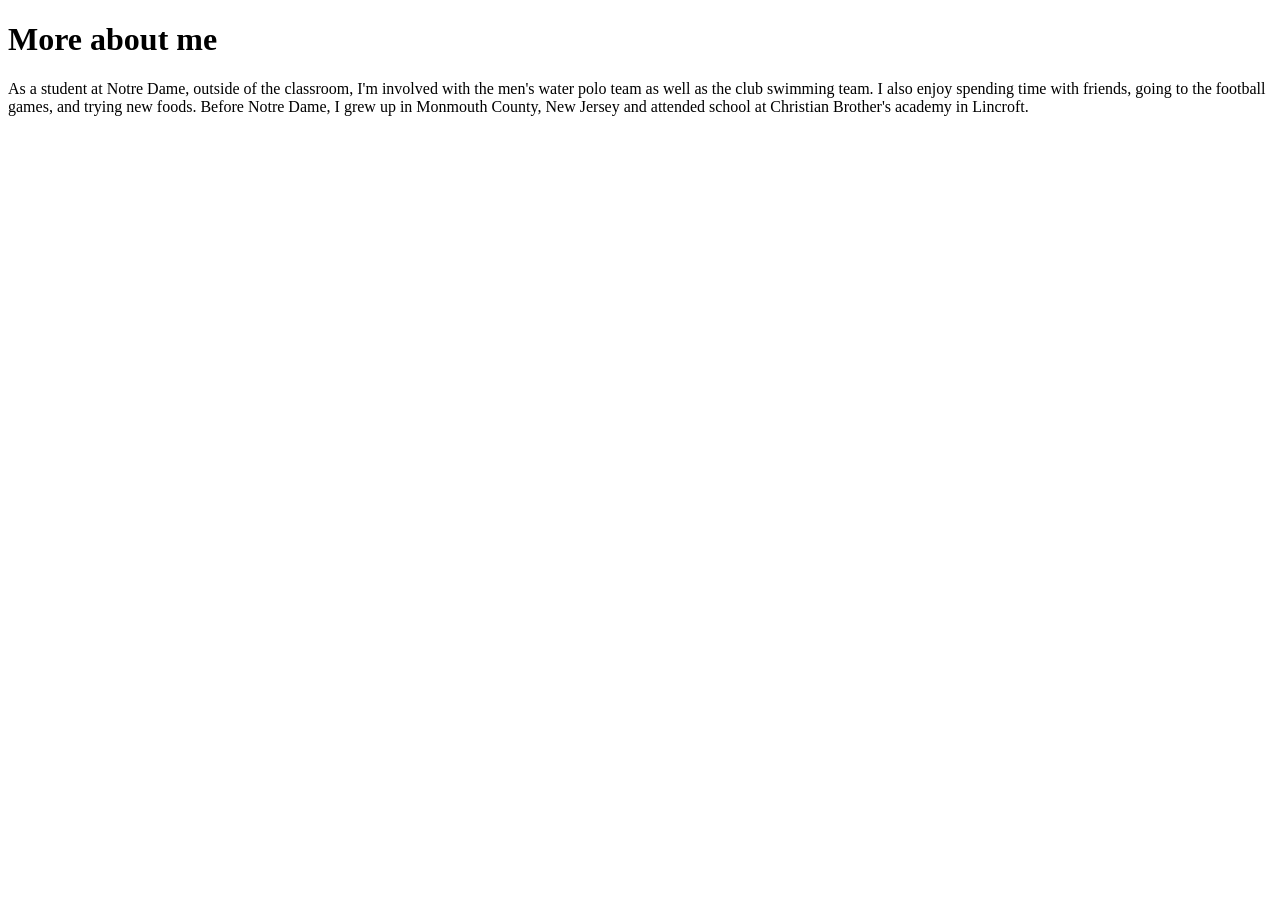
==== more-about-me/index.html @ 0f2f98f5 "adding more pages" ====
<!DOCTYPE html>
<html lang="en">
  <head>
    <meta charset="UTF-8" />
    <meta name="viewport" content="width=device-width, initial-scale=1.0" />
    <meta http-equiv="X-UA-Compatible" content="ie=edge" />
    <title><h1>More About me</h1></title>
    <link rel="stylesheet" href="styles.css" />
  </head>
  <body>
    <h1>More about me</h1>
    <p>
      As a student at Notre Dame, outside of the classroom, I'm involved with
      the men's water polo team as well as the club swimming team. I also enjoy
      spending time with friends, going to the football games, and trying new
      foods. Before Notre Dame, I grew up in Monmouth County, New Jersey and
      attended school at Christian Brother's academy in Lincroft.
    </p>
  </body>
</html>
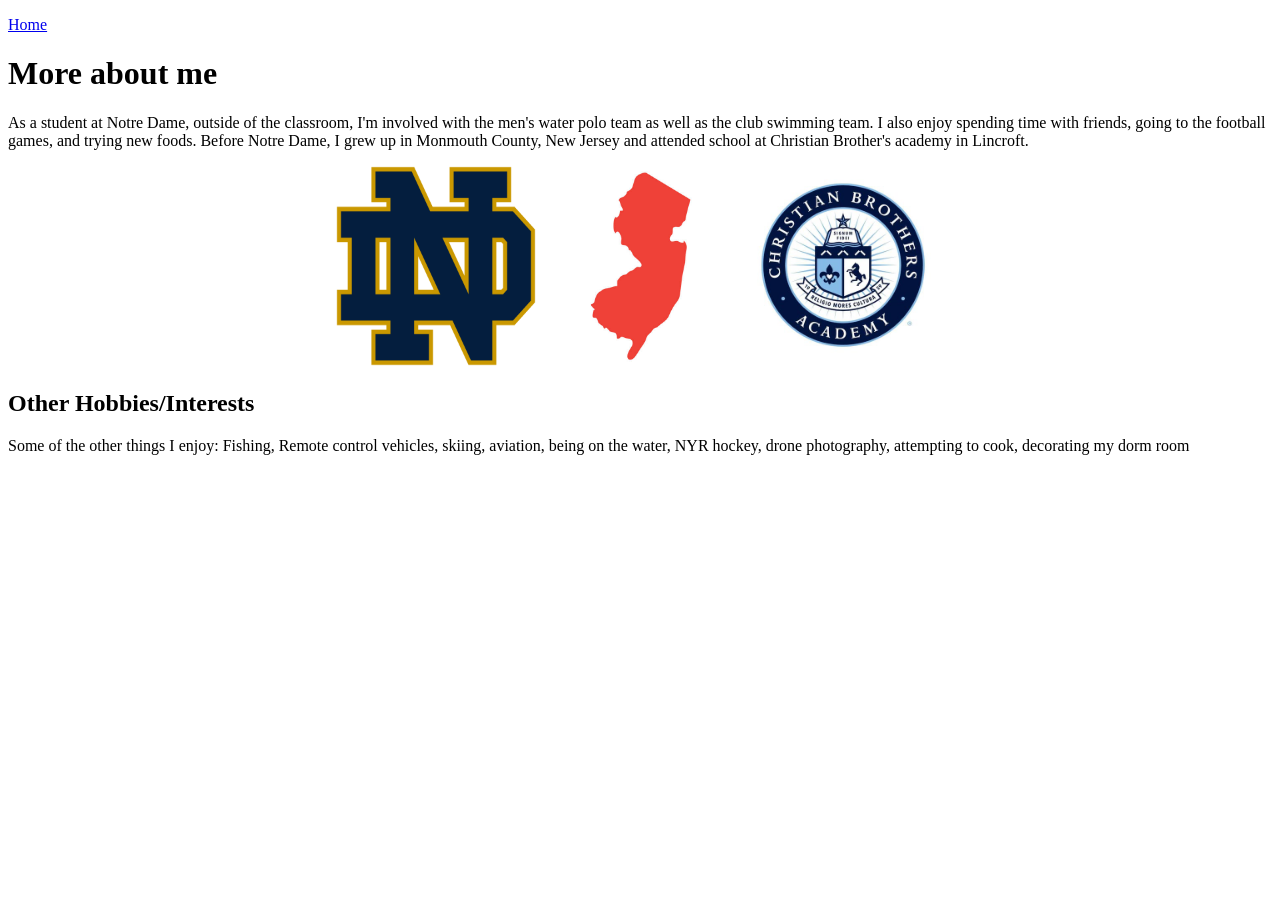
==== commit 821135af: "Update more about me" ====
--- a/more-about-me/index.html
+++ b/more-about-me/index.html
@@ -8,6 +8,7 @@
     <link rel="stylesheet" href="styles.css" />
   </head>
   <body>
+    <p><a href="../index.html">Home</a></p>
     <h1>More about me</h1>
     <p>
       As a student at Notre Dame, outside of the classroom, I'm involved with
@@ -16,5 +17,16 @@
       foods. Before Notre Dame, I grew up in Monmouth County, New Jersey and
       attended school at Christian Brother's academy in Lincroft.
     </p>
+    <center>
+      <img src="/images/ND_logo.png" alt="ND logo" width="200" height="200" />
+      <img src="/images/nj.jpg" alt="ND logo" width="200" height="200" />
+      <img src="/images/CBA_logo.jpg" alt="ND logo" width="200" height="200" />
+    </center>
+    <h2>Other Hobbies/Interests</h2>
+    <p>
+      Some of the other things I enjoy: Fishing, Remote control vehicles,
+      skiing, aviation, being on the water, NYR hockey, drone photography,
+      attempting to cook, decorating my dorm room
+    </p>
   </body>
 </html>
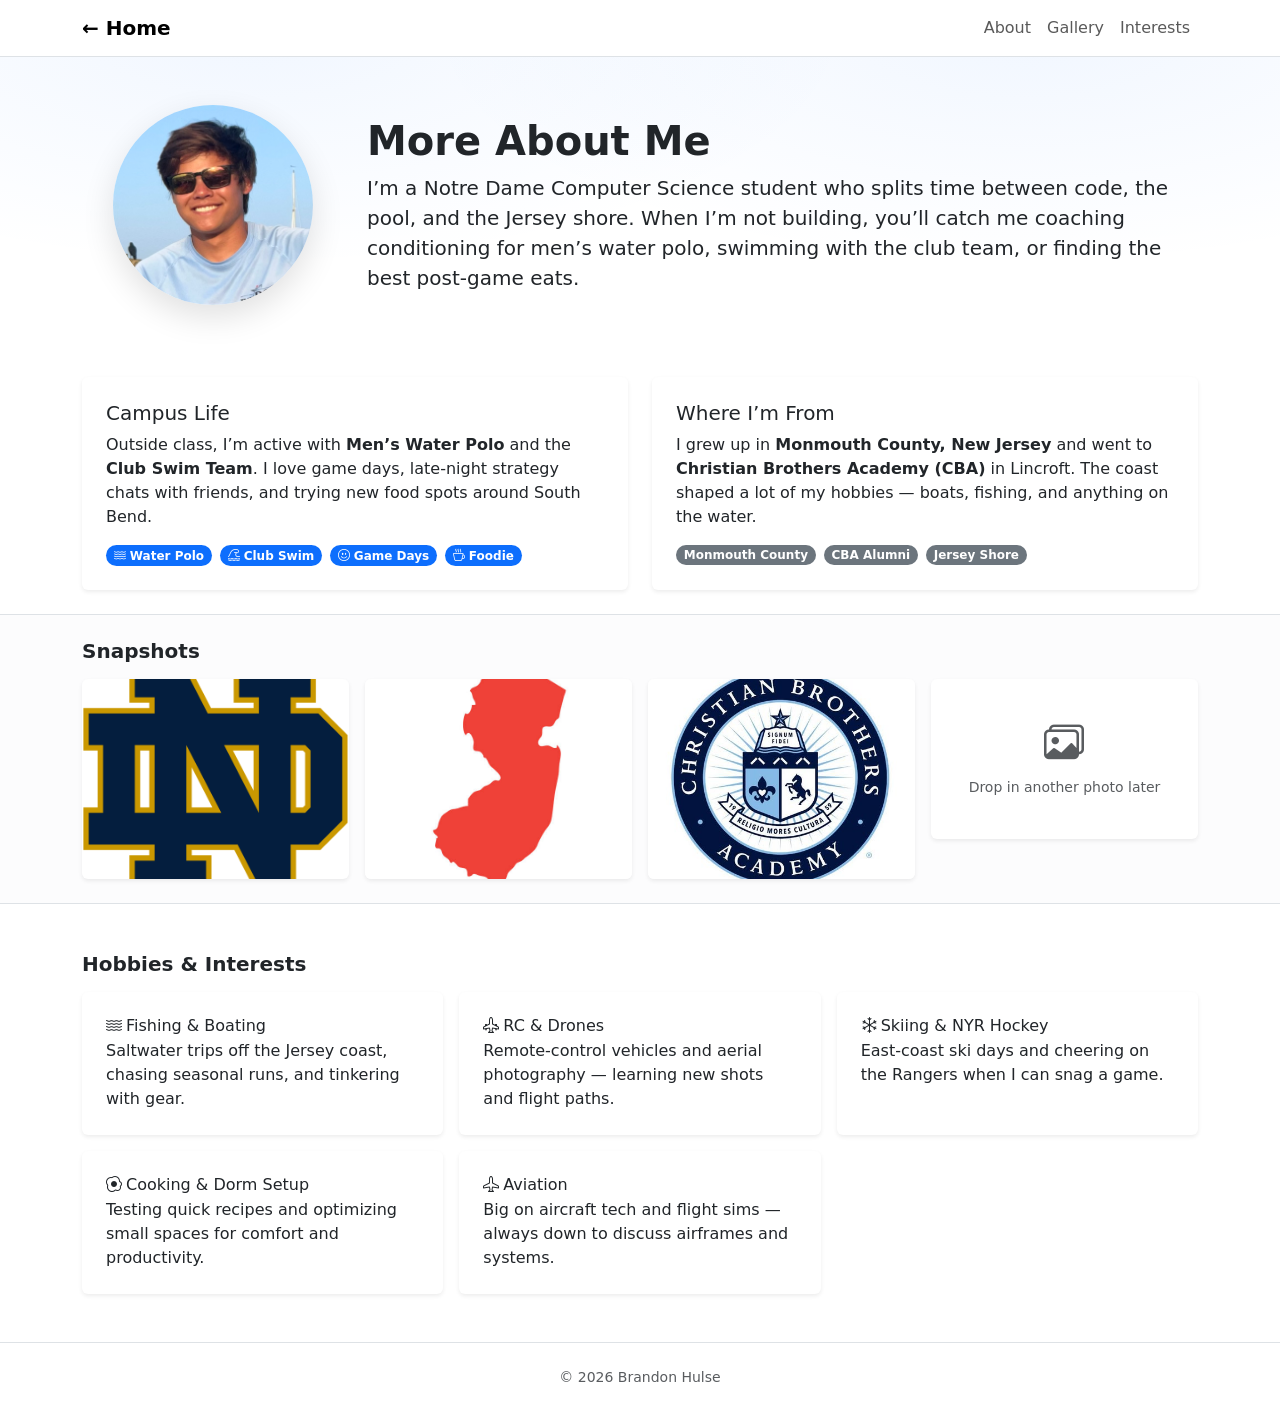
==== commit f57664f5: "Bootstrap improvments" ====
--- a/more-about-me/index.html
+++ b/more-about-me/index.html
@@ -1,32 +1,182 @@
-<!DOCTYPE html>
+<!doctype html>
 <html lang="en">
   <head>
-    <meta charset="UTF-8" />
-    <meta name="viewport" content="width=device-width, initial-scale=1.0" />
-    <meta http-equiv="X-UA-Compatible" content="ie=edge" />
-    <title><h1>More About me</h1></title>
-    <link rel="stylesheet" href="styles.css" />
+    <meta charset="utf-8" />
+    <meta name="viewport" content="width=device-width, initial-scale=1" />
+    <title>More About Me — Brandon Hulse</title>
+
+    <!-- Bootstrap CSS -->
+    <link href="https://cdn.jsdelivr.net/npm/bootstrap@5.3.3/dist/css/bootstrap.min.css" rel="stylesheet" />
+    <link rel="stylesheet" href="https://cdn.jsdelivr.net/npm/bootstrap-icons@1.11.3/font/bootstrap-icons.css" />
+
+    <style>
+      .hero {
+        background: radial-gradient(1000px 400px at 20% -10%, rgba(13,110,253,.06), transparent 60%),
+                    radial-gradient(1000px 400px at 80% -10%, rgba(13,110,253,.06), transparent 60%);
+      }
+      .avatar { box-shadow: 0 .75rem 2rem rgba(0,0,0,.12); }
+      .chip { border-radius: 999px; }
+      .gallery img { object-fit: cover; height: 160px; }
+      @media (min-width: 992px) {
+        .gallery img { height: 200px; }
+      }
+    </style>
   </head>
-  <body>
-    <p><a href="../index.html">Home</a></p>
-    <h1>More about me</h1>
-    <p>
-      As a student at Notre Dame, outside of the classroom, I'm involved with
-      the men's water polo team as well as the club swimming team. I also enjoy
-      spending time with friends, going to the football games, and trying new
-      foods. Before Notre Dame, I grew up in Monmouth County, New Jersey and
-      attended school at Christian Brother's academy in Lincroft.
-    </p>
-    <center>
-      <img src="/images/ND_logo.png" alt="ND logo" width="200" height="200" />
-      <img src="/images/nj.jpg" alt="ND logo" width="200" height="200" />
-      <img src="/images/CBA_logo.jpg" alt="ND logo" width="200" height="200" />
-    </center>
-    <h2>Other Hobbies/Interests</h2>
-    <p>
-      Some of the other things I enjoy: Fishing, Remote control vehicles,
-      skiing, aviation, being on the water, NYR hockey, drone photography,
-      attempting to cook, decorating my dorm room
-    </p>
+  <body class="bg-white">
+    <!-- Navbar -->
+    <nav class="navbar navbar-expand-lg bg-white border-bottom sticky-top">
+      <div class="container">
+        <a class="navbar-brand fw-semibold" href="../index.html">← Home</a>
+        <button class="navbar-toggler" type="button" data-bs-toggle="collapse" data-bs-target="#nav" aria-controls="nav" aria-expanded="false" aria-label="Toggle navigation">
+          <span class="navbar-toggler-icon"></span>
+        </button>
+        <div class="collapse navbar-collapse" id="nav">
+          <ul class="navbar-nav ms-auto">
+            <li class="nav-item"><a class="nav-link" href="#about">About</a></li>
+            <li class="nav-item"><a class="nav-link" href="#gallery">Gallery</a></li>
+            <li class="nav-item"><a class="nav-link" href="#interests">Interests</a></li>
+          </ul>
+        </div>
+      </div>
+    </nav>
+
+    <header class="hero py-5">
+      <div class="container">
+        <div class="row align-items-center g-4">
+          <div class="col-12 col-md-3 text-center">
+            <img src="/images/brandon-portrait.jpeg" alt="Portrait of Brandon Hulse" class="img-fluid rounded-circle avatar" width="200" height="200" loading="lazy" />
+          </div>
+          <div class="col-12 col-md-9">
+            <h1 class="display-6 fw-bold mb-2">More About Me</h1>
+            <p class="lead mb-0" id="about">
+              I’m a Notre Dame Computer Science student who splits time between code, the pool, and the Jersey shore. When I’m not building, you’ll catch me coaching conditioning for men’s water polo, swimming with the club team, or finding the best post‑game eats.
+            </p>
+          </div>
+        </div>
+      </div>
+    </header>
+
+    <section class="py-4">
+      <div class="container">
+        <div class="row g-4">
+          <div class="col-12 col-lg-6">
+            <div class="card border-0 shadow-sm h-100">
+              <div class="card-body p-4">
+                <h2 class="h5">Campus Life</h2>
+                <p class="mb-2">Outside class, I’m active with <strong>Men’s Water Polo</strong> and the <strong>Club Swim Team</strong>. I love game days, late‑night strategy chats with friends, and trying new food spots around South Bend.</p>
+                <div class="d-flex flex-wrap gap-2 mt-3">
+                  <span class="badge text-bg-primary chip"><i class="bi bi-water me-1"></i>Water Polo</span>
+                  <span class="badge text-bg-primary chip"><i class="bi bi-tsunami me-1"></i>Club Swim</span>
+                  <span class="badge text-bg-primary chip"><i class="bi bi-emoji-smile me-1"></i>Game Days</span>
+                  <span class="badge text-bg-primary chip"><i class="bi bi-cup-hot me-1"></i>Foodie</span>
+                </div>
+              </div>
+            </div>
+          </div>
+          <div class="col-12 col-lg-6">
+            <div class="card border-0 shadow-sm h-100">
+              <div class="card-body p-4">
+                <h2 class="h5">Where I’m From</h2>
+                <p class="mb-2">I grew up in <strong>Monmouth County, New Jersey</strong> and went to <strong>Christian Brothers Academy (CBA)</strong> in Lincroft. The coast shaped a lot of my hobbies — boats, fishing, and anything on the water.</p>
+                <div class="d-flex flex-wrap gap-2 mt-3">
+                  <span class="badge text-bg-secondary chip">Monmouth County</span>
+                  <span class="badge text-bg-secondary chip">CBA Alumni</span>
+                  <span class="badge text-bg-secondary chip">Jersey Shore</span>
+                </div>
+              </div>
+            </div>
+          </div>
+        </div>
+      </div>
+    </section>
+
+    <section id="gallery" class="py-4 bg-light-subtle border-top border-bottom">
+      <div class="container">
+        <h2 class="h5 fw-semibold mb-3">Snapshots</h2>
+        <div class="row gallery g-3">
+          <div class="col-6 col-md-4 col-lg-3">
+            <div class="card border-0 shadow-sm overflow-hidden">
+              <img src="/images/ND_logo.png" alt="Notre Dame logo" class="w-100" loading="lazy" />
+            </div>
+          </div>
+          <div class="col-6 col-md-4 col-lg-3">
+            <div class="card border-0 shadow-sm overflow-hidden">
+              <img src="/images/nj.jpg" alt="New Jersey coastline" class="w-100" loading="lazy" />
+            </div>
+          </div>
+          <div class="col-6 col-md-4 col-lg-3">
+            <div class="card border-0 shadow-sm overflow-hidden">
+              <img src="/images/CBA_logo.jpg" alt="Christian Brothers Academy logo" class="w-100" loading="lazy" />
+            </div>
+          </div>
+          <div class="col-6 col-md-4 col-lg-3 d-none d-md-block">
+            <div class="card border-0 shadow-sm d-flex align-items-center justify-content-center" style="height: 160px;">
+              <div class="text-center p-3 text-body-secondary">
+                <i class="bi bi-images display-6 d-block mb-2"></i>
+                <small>Drop in another photo later</small>
+              </div>
+            </div>
+          </div>
+        </div>
+      </div>
+    </section>
+
+    <!-- Interests -->
+    <section id="interests" class="py-5">
+      <div class="container">
+        <h2 class="h5 fw-semibold mb-3">Hobbies & Interests</h2>
+        <div class="row g-3">
+          <div class="col-12 col-md-6 col-lg-4">
+            <div class="card border-0 shadow-sm h-100">
+              <div class="card-body p-4">
+                <h3 class="h6 mb-1"><i class="bi bi-water me-1"></i>Fishing & Boating</h3>
+                <p class="mb-0">Saltwater trips off the Jersey coast, chasing seasonal runs, and tinkering with gear.</p>
+              </div>
+            </div>
+          </div>
+          <div class="col-12 col-md-6 col-lg-4">
+            <div class="card border-0 shadow-sm h-100">
+              <div class="card-body p-4">
+                <h3 class="h6 mb-1"><i class="bi bi-airplane-engines me-1"></i>RC & Drones</h3>
+                <p class="mb-0">Remote‑control vehicles and aerial photography — learning new shots and flight paths.</p>
+              </div>
+            </div>
+          </div>
+          <div class="col-12 col-md-6 col-lg-4">
+            <div class="card border-0 shadow-sm h-100">
+              <div class="card-body p-4">
+                <h3 class="h6 mb-1"><i class="bi bi-snow me-1"></i>Skiing & NYR Hockey</h3>
+                <p class="mb-0">East‑coast ski days and cheering on the Rangers when I can snag a game.</p>
+              </div>
+            </div>
+          </div>
+          <div class="col-12 col-md-6 col-lg-4">
+            <div class="card border-0 shadow-sm h-100">
+              <div class="card-body p-4">
+                <h3 class="h6 mb-1"><i class="bi bi-egg-fried me-1"></i>Cooking & Dorm Setup</h3>
+                <p class="mb-0">Testing quick recipes and optimizing small spaces for comfort and productivity.</p>
+              </div>
+            </div>
+          </div>
+          <div class="col-12 col-md-6 col-lg-4">
+            <div class="card border-0 shadow-sm h-100">
+              <div class="card-body p-4">
+                <h3 class="h6 mb-1"><i class="bi bi-airplane me-1"></i>Aviation</h3>
+                <p class="mb-0">Big on aircraft tech and flight sims — always down to discuss airframes and systems.</p>
+              </div>
+            </div>
+          </div>
+        </div>
+      </div>
+    </section>
+
+    <footer class="py-4 border-top bg-white">
+      <div class="container small text-center text-body-secondary">
+        <span>© <span id="year"></span> Brandon Hulse</span>
+      </div>
+    </footer>
+
+    <script src="https://cdn.jsdelivr.net/npm/bootstrap@5.3.3/dist/js/bootstrap.bundle.min.js"></script>
+    <script>document.getElementById('year').textContent = new Date().getFullYear();</script>
   </body>
 </html>
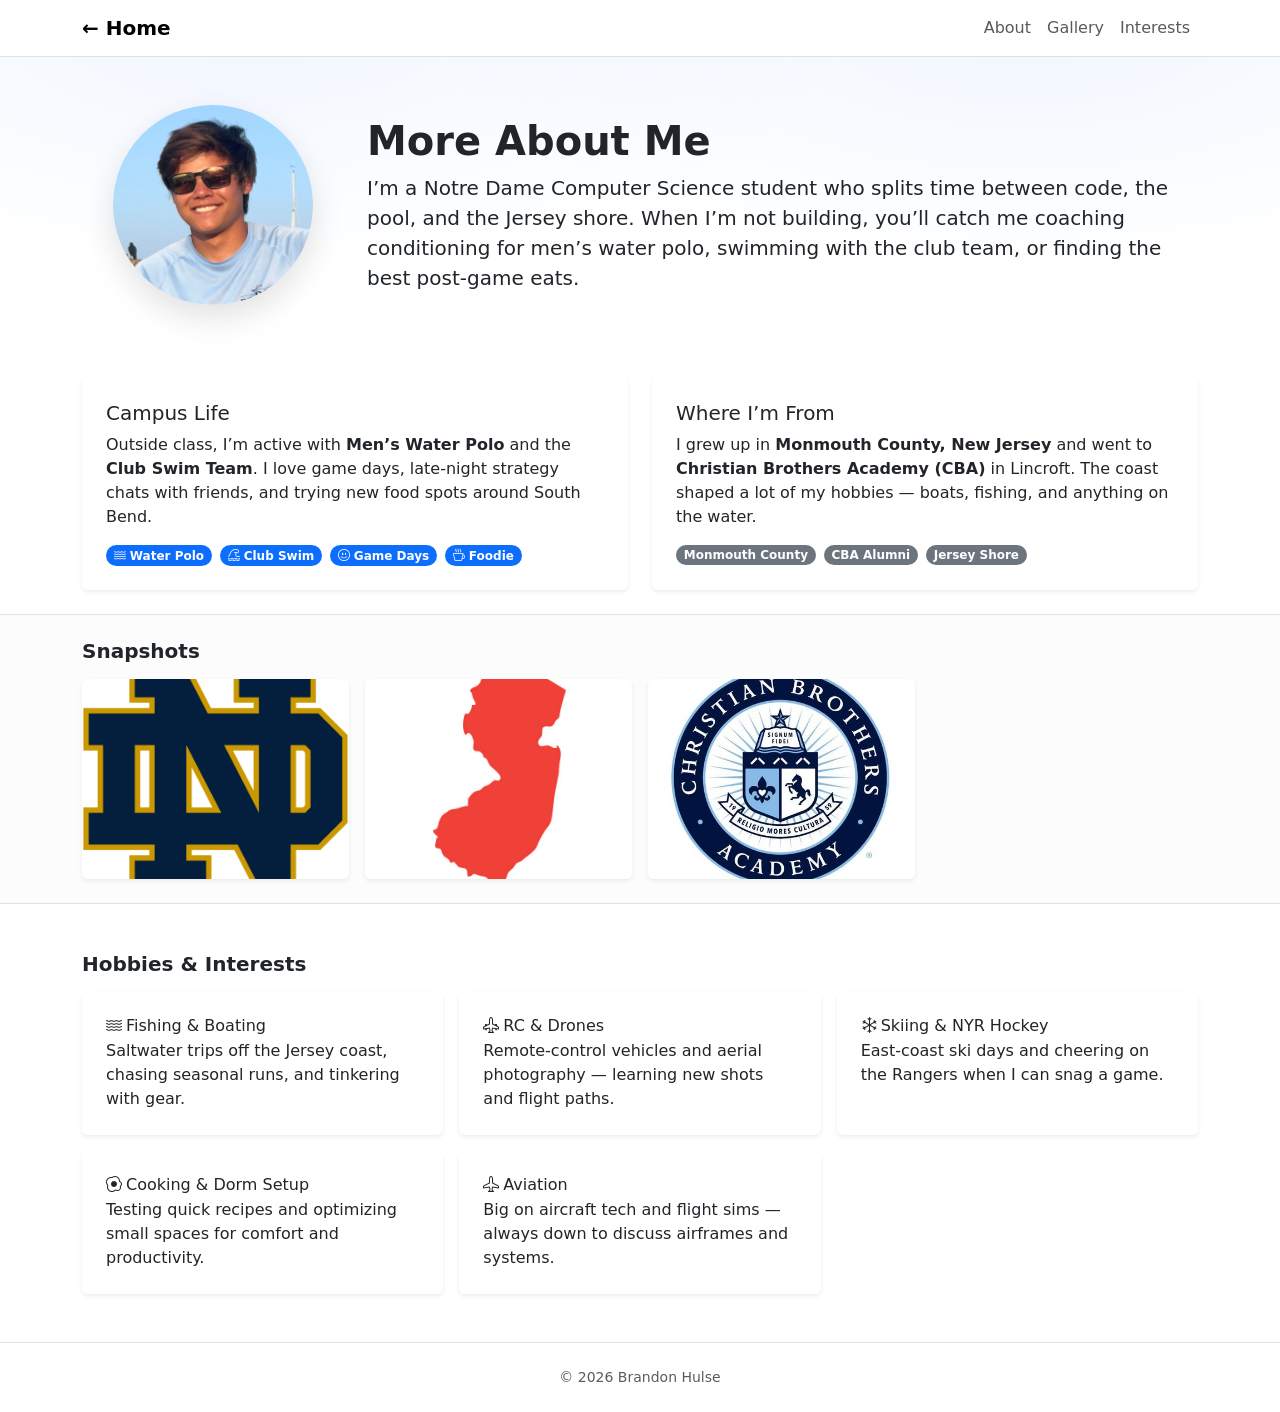
==== commit 3e43720a: "Update index.html" ====
--- a/more-about-me/index.html
+++ b/more-about-me/index.html
@@ -109,14 +109,6 @@
               <img src="/images/CBA_logo.jpg" alt="Christian Brothers Academy logo" class="w-100" loading="lazy" />
             </div>
           </div>
-          <div class="col-6 col-md-4 col-lg-3 d-none d-md-block">
-            <div class="card border-0 shadow-sm d-flex align-items-center justify-content-center" style="height: 160px;">
-              <div class="text-center p-3 text-body-secondary">
-                <i class="bi bi-images display-6 d-block mb-2"></i>
-                <small>Drop in another photo later</small>
-              </div>
-            </div>
-          </div>
         </div>
       </div>
     </section>
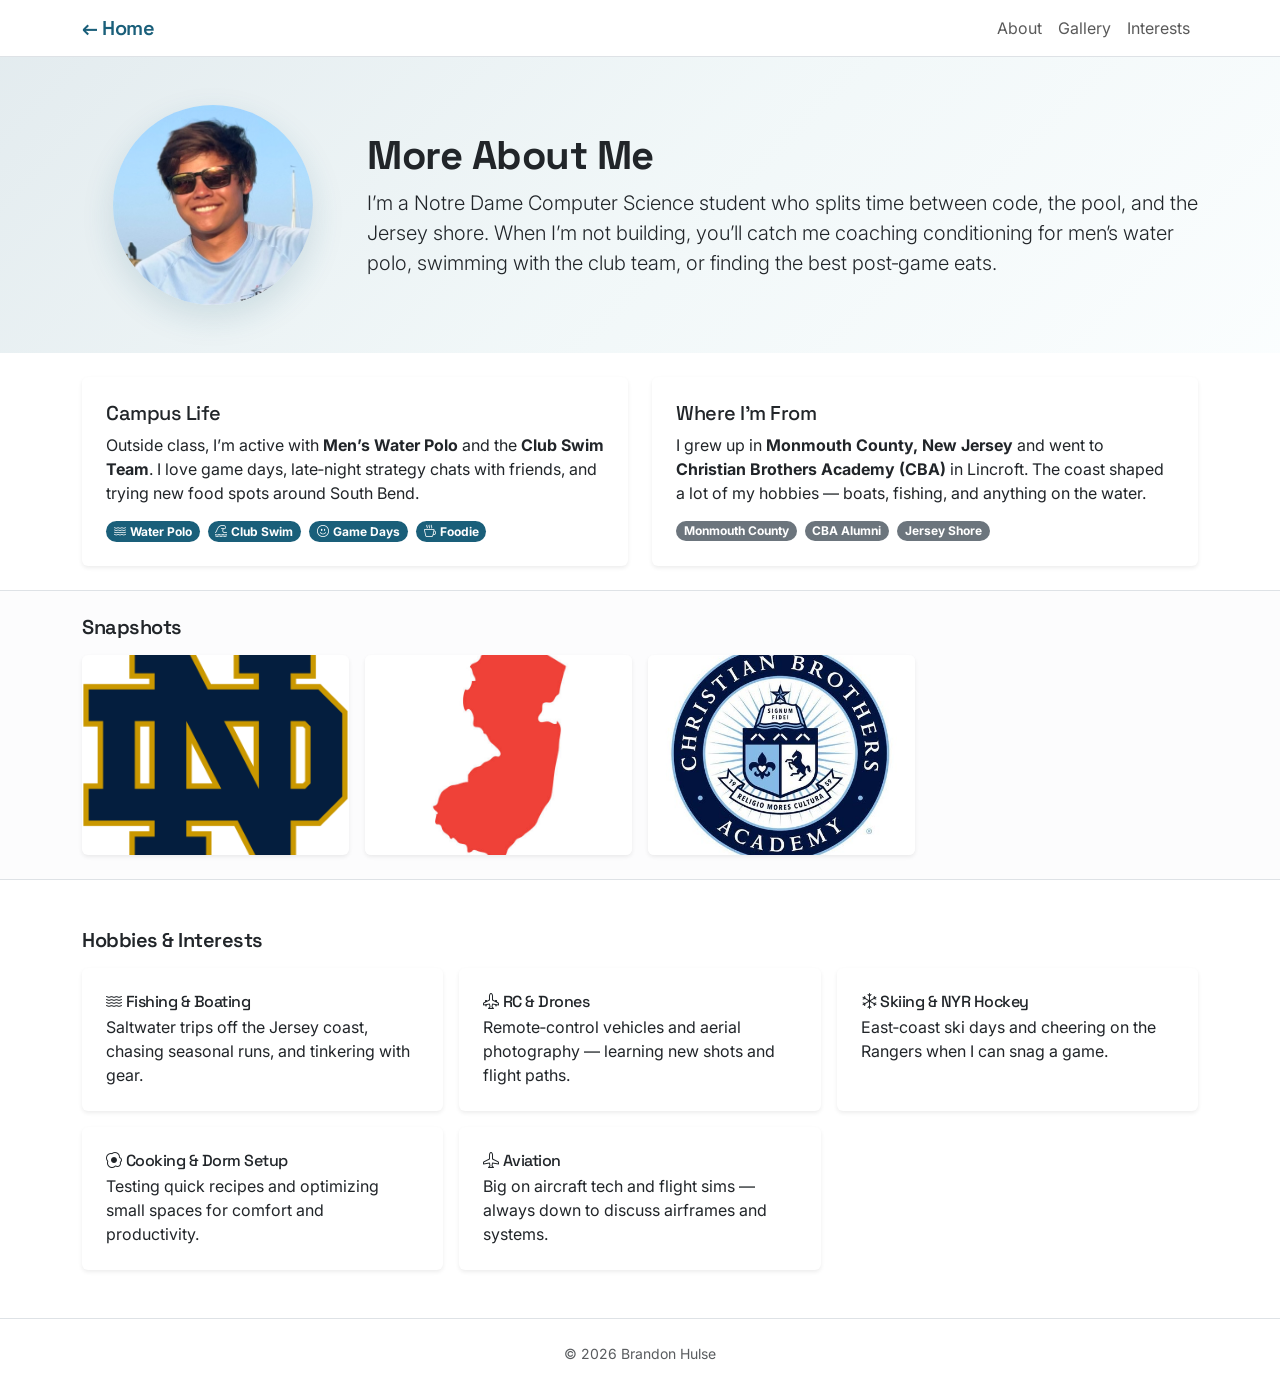
==== commit 607d7cbb: "further frontend improvments - added styles.css" ====
--- a/more-about-me/index.html
+++ b/more-about-me/index.html
@@ -8,17 +8,20 @@
     <!-- Bootstrap CSS -->
     <link href="https://cdn.jsdelivr.net/npm/bootstrap@5.3.3/dist/css/bootstrap.min.css" rel="stylesheet" />
     <link rel="stylesheet" href="https://cdn.jsdelivr.net/npm/bootstrap-icons@1.11.3/font/bootstrap-icons.css" />
+    <link rel="stylesheet" href="../styles.css" />
 
     <style>
       .hero {
-        background: radial-gradient(1000px 400px at 20% -10%, rgba(13,110,253,.06), transparent 60%),
-                    radial-gradient(1000px 400px at 80% -10%, rgba(13,110,253,.06), transparent 60%);
+        background: linear-gradient(135deg, rgba(26, 95, 122, 0.12) 0%, rgba(74, 155, 168, 0.08) 50%, rgba(176, 228, 239, 0.06) 100%);
       }
-      .avatar { box-shadow: 0 .75rem 2rem rgba(0,0,0,.12); }
+      .avatar { box-shadow: 0 0.75rem 2rem rgba(26, 95, 122, 0.15); }
       .chip { border-radius: 999px; }
       .gallery img { object-fit: cover; height: 160px; }
       @media (min-width: 992px) {
         .gallery img { height: 200px; }
+      }
+      #gallery {
+        background-color: var(--bg-soft);
       }
     </style>
   </head>
--- a/styles.css
+++ b/styles.css
@@ -0,0 +1,87 @@
+@import url('https://fonts.googleapis.com/css2?family=Inter:wght@400;500;600;700&family=Space+Grotesk:wght@400;500;600;700&display=swap');
+
+:root {
+  --brand: #1a5f7a;
+  --brand-dark: #0f3f4f;
+  --accent: #4a9ba8;
+  --accent-light: #7cbcc7;
+  --bg-soft: #f0f7fa;
+  --bg-wave: linear-gradient(135deg, rgba(26, 95, 122, 0.08) 0%, rgba(74, 155, 168, 0.06) 100%);
+
+  /* Override Bootstrap's primary color */
+  --bs-primary: #1a5f7a;
+  --bs-primary-rgb: 26, 95, 122;
+  --bs-primary-bg-subtle: #d6eaf1;
+  --bs-link-color: #1a5f7a;
+  --bs-link-hover-color: #0f3f4f;
+}
+
+* {
+  font-family: 'Inter', sans-serif;
+}
+
+h1, h2, h3, h4, h5, h6 {
+  font-family: 'Space Grotesk', sans-serif;
+  font-weight: 600;
+  letter-spacing: -0.5px;
+}
+
+.navbar-brand {
+  font-family: 'Space Grotesk', sans-serif;
+  font-weight: 700;
+  color: var(--brand) !important;
+  letter-spacing: -0.5px;
+  transition: color 0.3s ease;
+}
+
+.navbar-brand:hover {
+  color: var(--accent) !important;
+}
+
+.nav-link {
+  transition: color 0.3s ease;
+}
+
+.nav-link:hover {
+  color: var(--accent) !important;
+}
+
+.btn-primary {
+  background-color: var(--brand);
+  border-color: var(--brand);
+  transition: all 0.3s ease;
+}
+
+.btn-primary:hover {
+  background-color: var(--brand-dark);
+  border-color: var(--brand-dark);
+  transform: translateY(-2px);
+  box-shadow: 0 0.5rem 1.5rem rgba(26, 95, 122, 0.3);
+}
+
+.btn-outline-primary {
+  color: var(--brand);
+  border-color: var(--brand);
+  transition: all 0.3s ease;
+}
+
+.btn-outline-primary:hover {
+  background-color: var(--brand);
+  color: white;
+  transform: translateY(-2px);
+  box-shadow: 0 0.5rem 1.5rem rgba(26, 95, 122, 0.3);
+}
+
+.avatar-shadow {
+  box-shadow: 0 0.75rem 2rem rgba(26, 95, 122, 0.15);
+  transition: all 0.3s ease;
+}
+
+.avatar-shadow:hover {
+  box-shadow: 0 1rem 3rem rgba(26, 95, 122, 0.2);
+}
+
+@keyframes float {
+  0%, 100% { transform: translateY(0px); }
+  50% { transform: translateY(-15px); }
+}
